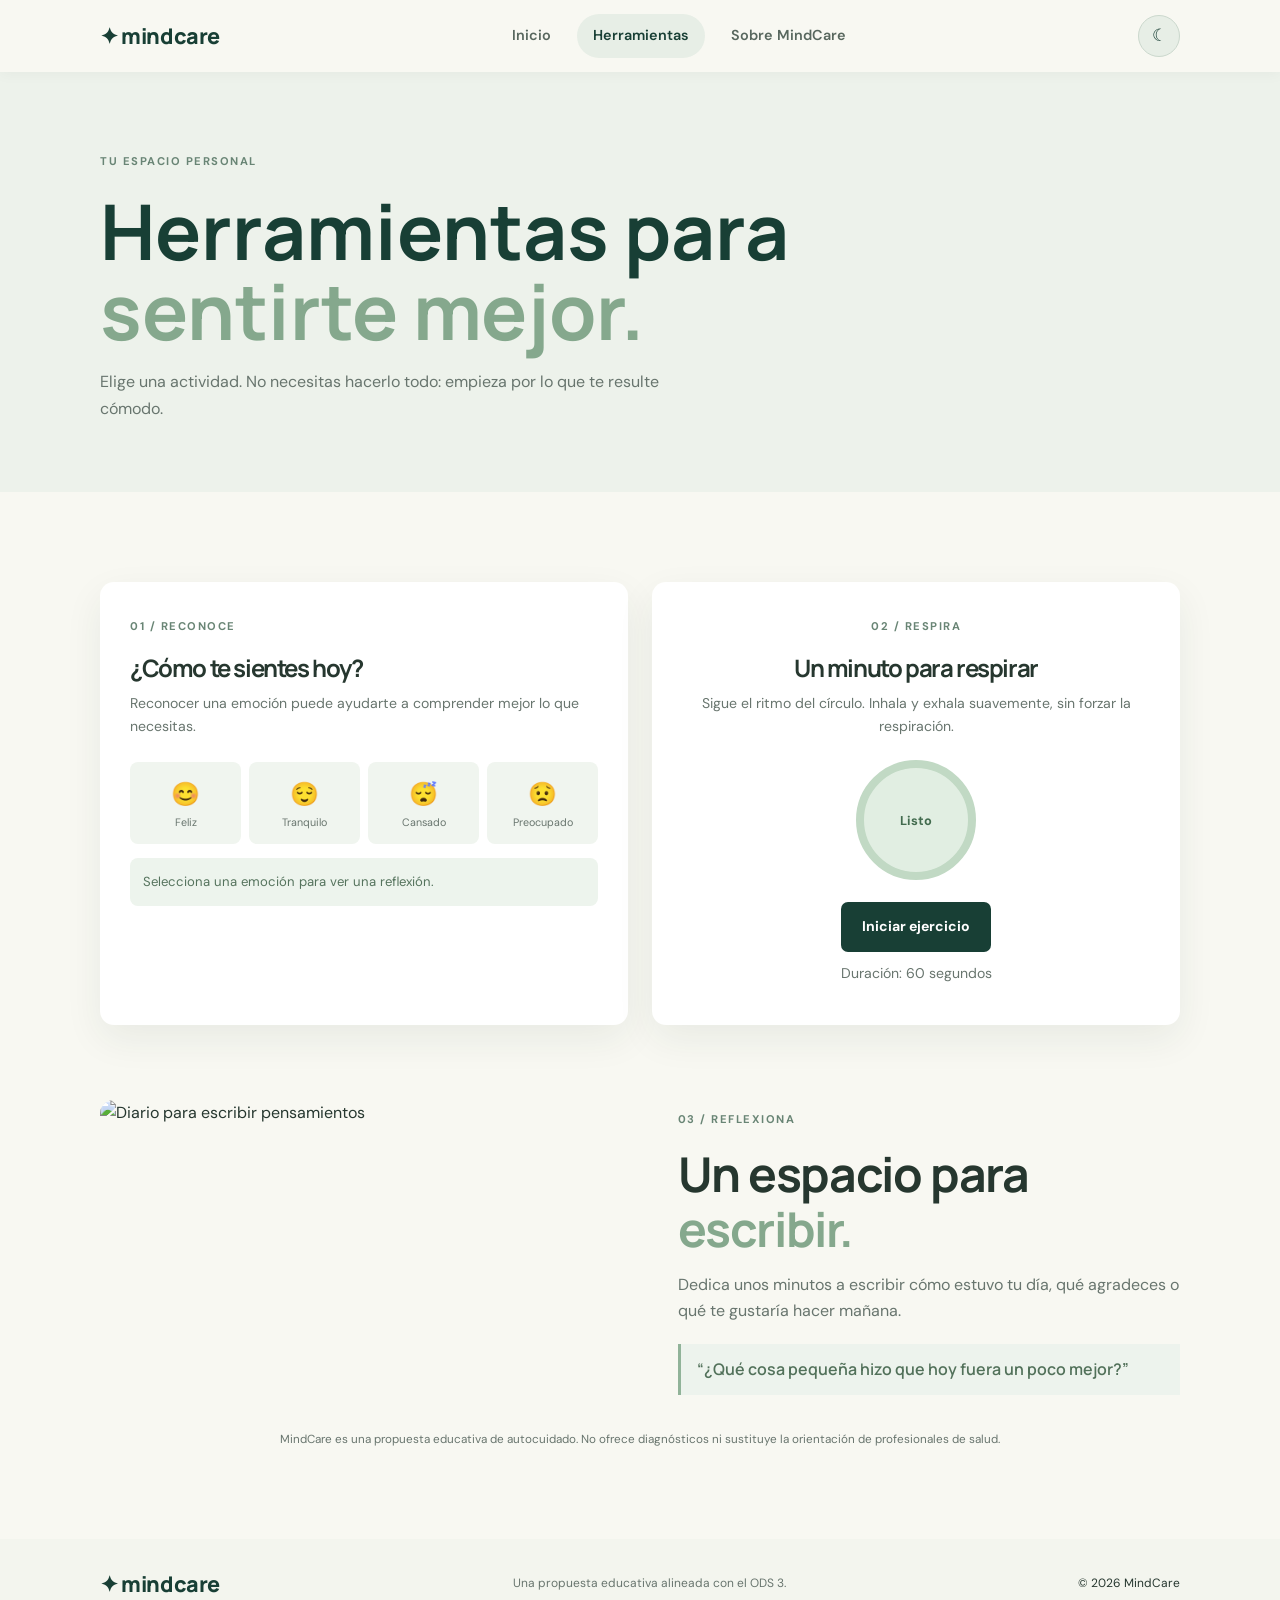
==== herramientas.html @ 04be5b4d "first commit" ====
<!doctype html><html lang="es"><head><meta charset="UTF-8"><meta name="viewport" content="width=device-width,initial-scale=1"><title>Herramientas | MindCare</title>
<link href="https://fonts.googleapis.com/css2?family=DM+Sans:wght@400;500;600;700&family=Manrope:wght@500;700;800&display=swap" rel="stylesheet"><link rel="stylesheet" href="css/styles.css"></head><body>
<header class="header"><nav class="nav wrap"><a class="logo" href="index.html">✦ mindcare</a><button id="menuToggle" class="menu">☰</button><div id="navLinks" class="nav-links"><a href="index.html">Inicio</a><a class="active" href="herramientas.html">Herramientas</a><a href="nosotros.html">Sobre MindCare</a></div><button id="themeToggle" class="theme">☾</button></nav></header>
<main><section class="page-head"><div class="wrap reveal"><small class="eyebrow green">TU ESPACIO PERSONAL</small><h1>Herramientas para<br><em>sentirte mejor.</em></h1><p>Elige una actividad. No necesitas hacerlo todo: empieza por lo que te resulte cómodo.</p></div></section>
<section class="section"><div class="wrap tool-grid">
<article class="tool-card reveal"><small class="eyebrow green">01 / RECONOCE</small><h2>¿Cómo te sientes hoy?</h2><p>Reconocer una emoción puede ayudarte a comprender mejor lo que necesitas.</p><div class="moods"><button data-mood="Feliz">😊<small>Feliz</small></button><button data-mood="Tranquilo">😌<small>Tranquilo</small></button><button data-mood="Cansado">😴<small>Cansado</small></button><button data-mood="Preocupado">😟<small>Preocupado</small></button></div><div id="moodMessage" class="message">Selecciona una emoción para ver una reflexión.</div></article>
<article class="tool-card breathing reveal"><small class="eyebrow green">02 / RESPIRA</small><h2>Un minuto para respirar</h2><p>Sigue el ritmo del círculo. Inhala y exhala suavemente, sin forzar la respiración.</p><div id="breathCircle" class="breath">Listo</div><button id="startBreath" class="btn dark">Iniciar ejercicio</button><p id="timer" class="timer">Duración: 60 segundos</p></article></div>
<div class="wrap journal split reveal"><img src="https://images.unsplash.com/photo-1768335566098-3b46cc4baeaa?auto=format&fit=crop&w=1400&q=85" alt="Diario para escribir pensamientos"><div><small class="eyebrow green">03 / REFLEXIONA</small><h2>Un espacio para <em>escribir.</em></h2><p>Dedica unos minutos a escribir cómo estuvo tu día, qué agradeces o qué te gustaría hacer mañana.</p><blockquote>“¿Qué cosa pequeña hizo que hoy fuera un poco mejor?”</blockquote></div></div>
<p class="disclaimer wrap">MindCare es una propuesta educativa de autocuidado. No ofrece diagnósticos ni sustituye la orientación de profesionales de salud.</p></section></main>
<footer><div class="wrap foot"><a class="logo" href="index.html">✦ mindcare</a><p>Una propuesta educativa alineada con el ODS 3.</p><small>© 2026 MindCare</small></div></footer><script src="js/script.js"></script></body></html>
---- css/styles.css ----
*{box-sizing:border-box;margin:0;padding:0}html{scroll-behavior:smooth}body{font-family:'DM Sans',sans-serif;background:#f8f8f2;color:#26372f;line-height:1.65}h1,h2,h3,.logo{font-family:Manrope,sans-serif}a{color:inherit;text-decoration:none}button{font:inherit;cursor:pointer;border:0}img{width:100%;height:100%;object-fit:cover;display:block}.wrap{width:min(1080px,88%);margin:auto}.section{padding:90px 0}h2{font-size:clamp(2rem,4vw,3rem);line-height:1.15;letter-spacing:-1.4px}em{font-style:normal;color:#85a88d}p{color:#68756e;margin:10px 0}.eyebrow{font-size:.7rem;letter-spacing:1.5px;font-weight:700;color:#dce9df}.green{color:#698575}.header{height:72px;position:sticky;top:0;background:#f8f8f2;z-index:10;box-shadow:0 2px 14px #0000000a}.nav{height:100%;display:flex;align-items:center;justify-content:space-between;gap:28px}.logo{font-size:1.35rem;font-weight:800;color:#183f35;white-space:nowrap;letter-spacing:-.4px}.nav-links{display:flex;align-items:center;justify-content:center;gap:10px;margin:0 auto}.nav-links a{display:inline-flex;align-items:center;justify-content:center;padding:10px 16px;border-radius:999px;font-size:.9rem;font-weight:600;color:#58675e;white-space:nowrap;transition:background .2s,color .2s,transform .2s}.nav-links a:hover{background:#eaf0e9;color:#183f35;transform:translateY(-1px)}.nav-links a.active{background:#e7eee6;color:#183f35}.theme,.menu{width:42px;height:42px;min-width:42px;border-radius:50%;background:#e7eee6;color:#183f35;display:inline-flex;align-items:center;justify-content:center;font-size:1.05rem;border:1px solid #cbd8cd;transition:transform .2s,background .2s}.theme:hover,.menu:hover{transform:translateY(-2px);background:#dce9dd}.menu{display:none}.hero{background:#183f35;color:white;overflow:hidden}.hero-grid{min-height:550px;display:grid;grid-template-columns:1fr 1fr;gap:55px;align-items:center;padding-top:35px;padding-bottom:35px}.hero h1{font-size:clamp(3.5rem,7vw,6rem);line-height:1;letter-spacing:-4px;margin:24px 0}.hero h1 em{color:#a9c8ad}.hero p{color:#d0ddd4;max-width:450px;margin-bottom:25px}.btn{display:inline-block;padding:13px 21px;border-radius:7px;font-weight:700;font-size:.88rem;transition:.25s}.btn:hover{transform:translateY(-3px);box-shadow:0 10px 25px #0002}.light{background:#f4f6ef;color:#183f35}.dark{background:#183f35;color:white}.note{font-size:.82rem;margin-top:25px}.hero-img{height:370px;position:relative}.hero-img img,.photo img{border-radius:16px;box-shadow:0 20px 45px #071c1625;transition:transform .5s}.hero-img:hover img,.photo:hover img{transform:scale(1.03)}.hero-img span{position:absolute;right:-15px;bottom:20px;background:#f4f6ef;color:#183f35;padding:12px 17px;border-radius:8px;font-size:.8rem;font-weight:bold}.split{display:grid;grid-template-columns:1fr 1fr;gap:75px;align-items:center}.split h2{margin:15px 0}.split ul{list-style:none;margin:18px 0 25px}.split li{margin:10px 0;color:#53665a}.pale{background:#edf2eb}.photo{height:350px;overflow:hidden;border-radius:16px}.link{display:inline-block;margin-top:10px;color:#183f35;font-weight:bold;font-size:.9rem}.heading{text-align:center}.heading h2{margin:14px 0}.cards{display:grid;grid-template-columns:repeat(3,1fr);gap:20px;margin-top:38px}.card{background:white;padding:27px 24px;border-radius:12px;box-shadow:0 14px 38px #19372c12;transition:transform .25s,box-shadow .25s}.card:hover{transform:translateY(-7px);box-shadow:0 22px 40px #19372c1c}.card>b{display:grid;place-items:center;width:44px;height:44px;background:#e7f0e7;color:#688d70;border-radius:12px;font-size:1.5rem;margin-bottom:17px}.card h3{font-size:1.05rem}.card p{font-size:.87rem}.center{text-align:center;margin-top:25px}.ods{background:#e3eee2;padding:35px 0}.ods-row{display:flex;align-items:center;gap:20px}.ods-row>b{background:#4c9c69;color:white;border-radius:7px;padding:5px 17px;font-size:2rem}.ods-row small{font-size:.65rem;letter-spacing:1px;color:#698575}.ods-row h2{font-size:1.35rem}.ods-row>p{margin-left:auto;max-width:360px;font-size:.87rem}.cta{background:#12352d;color:white;text-align:center;padding:80px 0}.cta h2{color:white;margin:17px 0}.cta h2 em{color:#a9c8ad}.cta p{color:#cad8ce;margin-bottom:24px}footer{background:#f3f5ee;padding:25px 0}.foot{display:flex;justify-content:space-between;align-items:center;gap:15px}.foot p,.foot small{font-size:.75rem}.page-head{background:#edf2eb;padding:75px 0 60px}.page-head h1{font-size:clamp(3rem,6vw,4.8rem);line-height:1.04;color:#183f35;margin:18px 0}.page-head p{max-width:580px}.tool-grid{display:grid;grid-template-columns:1fr 1fr;gap:24px}.tool-card{background:white;padding:30px;border-radius:14px;box-shadow:0 14px 38px #19372c12}.tool-card h2{font-size:1.5rem;margin:16px 0 8px}.tool-card>p{font-size:.88rem}.moods{display:grid;grid-template-columns:repeat(4,1fr);gap:8px;margin:24px 0 14px}.moods button{background:#f0f5ef;border:1px solid transparent;border-radius:8px;padding:12px 4px;font-size:1.45rem;transition:.2s}.moods button small{display:block;font-size:.67rem;color:#68756e}.moods button:hover,.moods button.selected{background:#e0eee1;border-color:#8eae95;transform:translateY(-3px)}.message{background:#edf4ed;color:#55735d;border-radius:8px;padding:13px;font-size:.82rem;min-height:48px}.breathing{text-align:center}.breath{width:120px;height:120px;border-radius:50%;margin:22px auto;background:#e1eee2;border:8px solid #c1d9c4;display:grid;place-items:center;color:#426b4e;font-size:.8rem;font-weight:bold}.breath.active{animation:breathe 8s ease-in-out infinite}@keyframes breathe{0%,100%{transform:scale(.82)}50%{transform:scale(1.15);background:#c9e0cb}}.timer{font-size:.75rem}.journal{margin-top:75px}.journal img{height:300px;border-radius:14px}.journal blockquote{margin-top:20px;padding:12px 16px;border-left:3px solid #91b399;background:#edf3ed;color:#52715a;font-family:Manrope;font-weight:600}.disclaimer{font-size:.73rem;text-align:center;margin-top:30px}.reveal{opacity:0;transform:translateY(22px);transition:opacity .65s,transform .65s}.reveal.visible{opacity:1;transform:translateY(0)}body.dark{background:#17251f;color:#e7eee8}body.dark .header,body.dark footer{background:#1d2e26}body.dark .nav-links a,body.dark .logo{color:#e0ebe2}body.dark .pale,body.dark .page-head{background:#22372c}body.dark .card,body.dark .tool-card{background:#2b4034;color:#edf4ee}body.dark .message,body.dark .journal blockquote{background:#354c3d;color:#d5e3d6}body.dark .foot p,body.dark .foot small{color:#b0beb5}@media(max-width:800px){.hero-grid{gap:25px}.split{gap:35px}.cards{gap:13px}}@media(max-width:620px){.header{height:66px}.nav{gap:10px}.logo{font-size:1.2rem}.menu{display:inline-flex;margin-left:auto}.nav-links{display:none;position:absolute;top:66px;left:4%;right:4%;background:#f8f8f2;padding:12px;border-radius:14px;flex-direction:column;align-items:stretch;gap:5px;box-shadow:0 12px 28px #0002;border:1px solid #e2e9e1}.nav-links a{width:100%;justify-content:flex-start;padding:12px 14px;border-radius:9px}.nav-links.open{display:flex}.hero-grid,.split,.tool-grid{grid-template-columns:1fr}.hero-grid{padding-top:55px;padding-bottom:60px}.hero h1{font-size:4rem}.hero-img{height:260px}.section{padding:65px 0}.photo{height:280px}.cards{grid-template-columns:1fr}.ods-row{flex-wrap:wrap}.ods-row>p{margin-left:75px;max-width:none}.foot{flex-direction:column;text-align:center}.tool-card{padding:24px 18px}.page-head{padding:60px 0 45px}.page-head h1{font-size:3.2rem}}
/* Ajustes de navegación: evita que los enlaces se junten y mantiene el menú legible. */
@media(min-width:621px){
  .nav-links{flex:1}
  .nav-links a:focus-visible,.theme:focus-visible,.menu:focus-visible{outline:3px solid #91b99a;outline-offset:3px}
}
body.dark .nav-links a:hover,body.dark .nav-links a.active{background:#354c3d;color:#e7eee8}
body.dark .theme,body.dark .menu{background:#354c3d;color:#e7eee8;border-color:#506957}
@media(max-width:620px){
  body.dark .nav-links{background:#1d2e26;border-color:#354c3d}
}
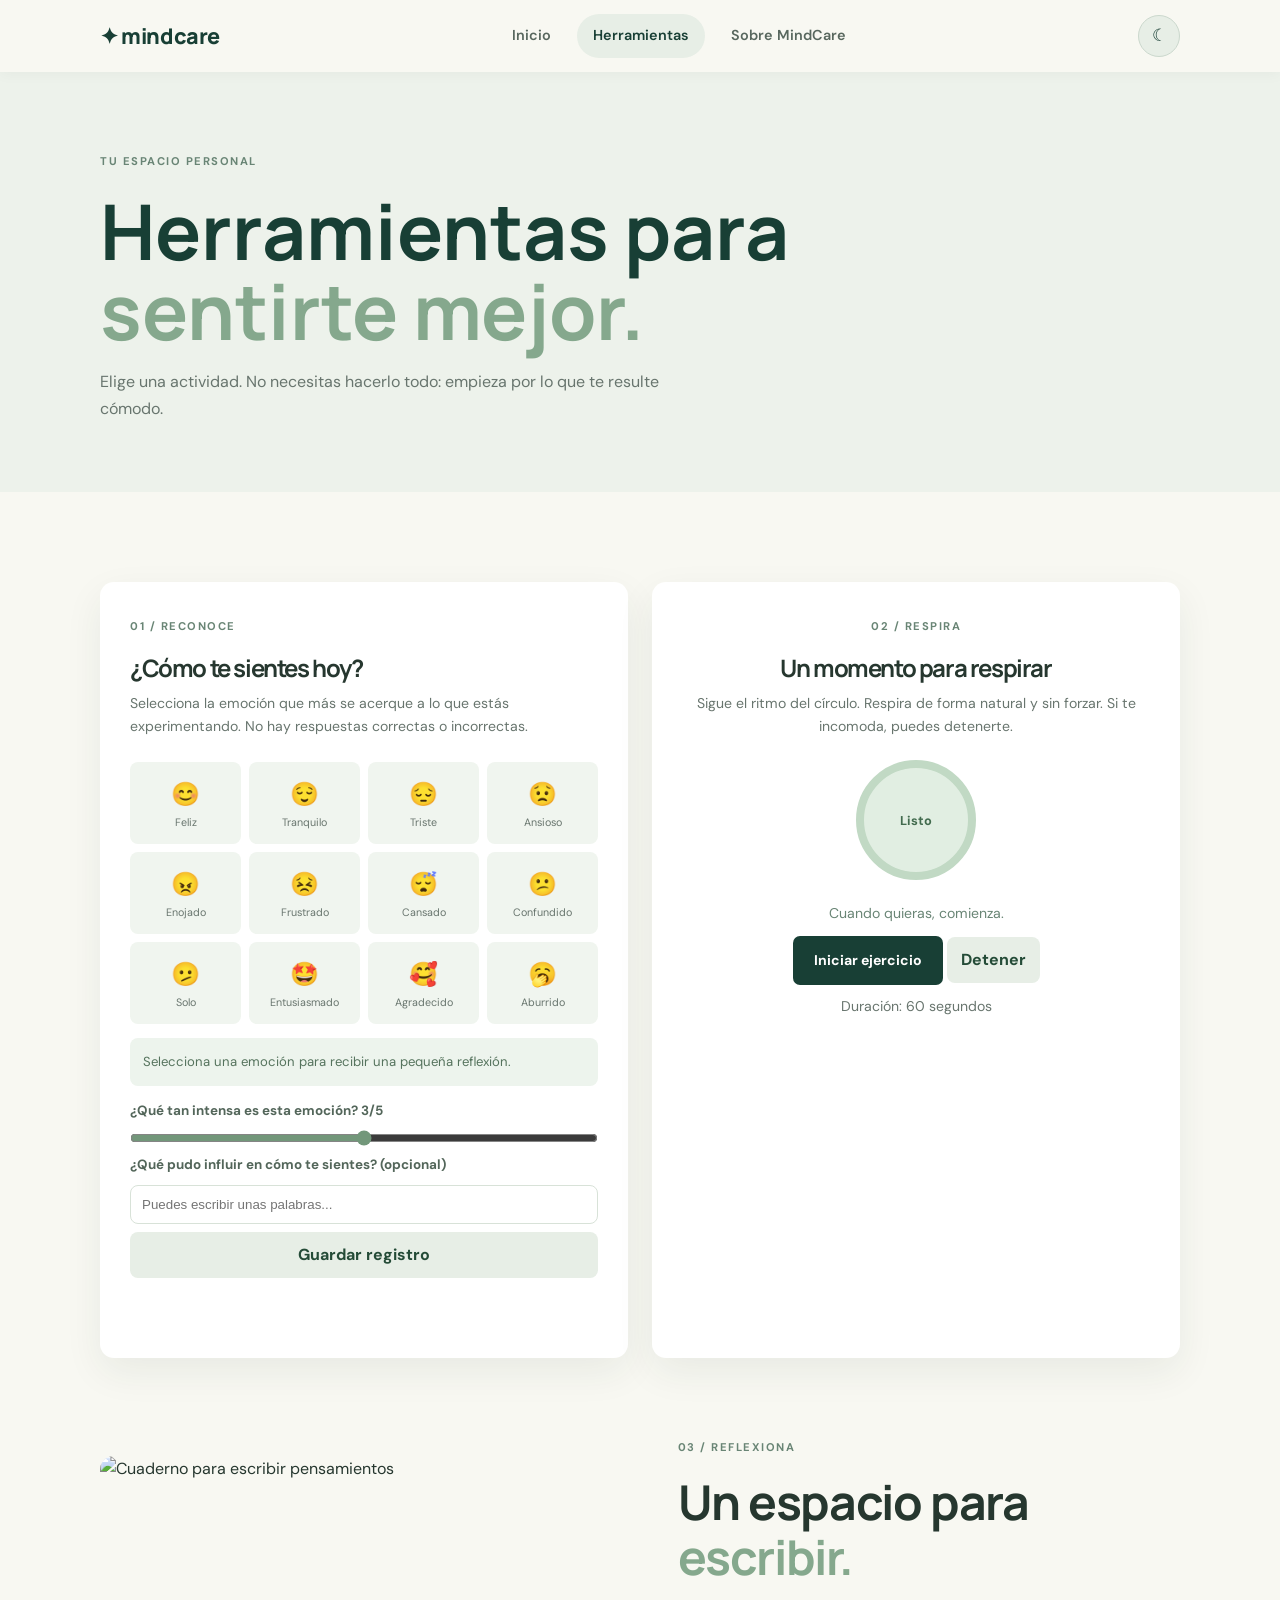
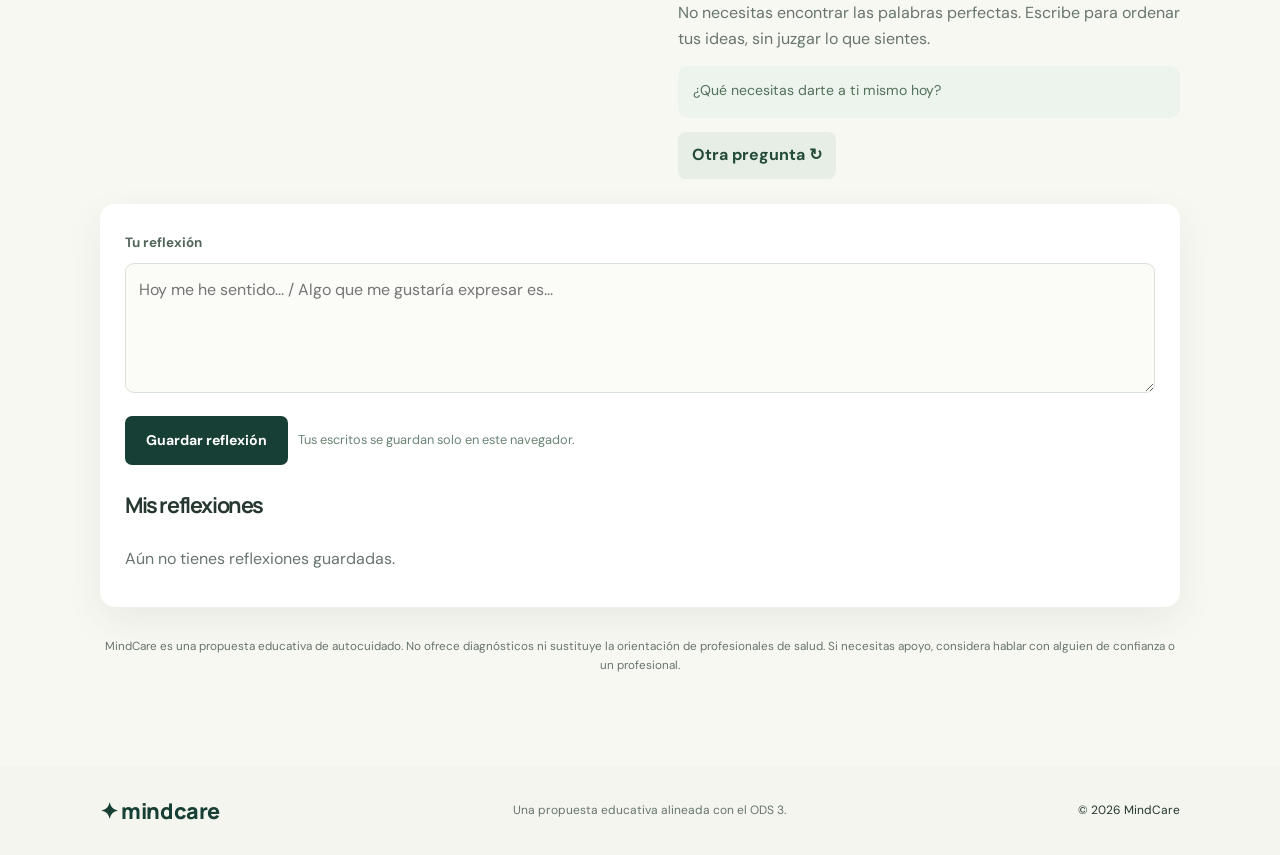
==== commit dbf11dd3: "Mejoras en herramientas y modo oscuro de MindCare" ====
--- a/herramientas.html
+++ b/herramientas.html
@@ -1,10 +1,18 @@
-<!doctype html><html lang="es"><head><meta charset="UTF-8"><meta name="viewport" content="width=device-width,initial-scale=1"><title>Herramientas | MindCare</title>
+<!doctype html>
+<html lang="es"><head><meta charset="UTF-8"><meta name="viewport" content="width=device-width,initial-scale=1"><title>Herramientas | MindCare</title>
 <link href="https://fonts.googleapis.com/css2?family=DM+Sans:wght@400;500;600;700&family=Manrope:wght@500;700;800&display=swap" rel="stylesheet"><link rel="stylesheet" href="css/styles.css"></head><body>
-<header class="header"><nav class="nav wrap"><a class="logo" href="index.html">✦ mindcare</a><button id="menuToggle" class="menu">☰</button><div id="navLinks" class="nav-links"><a href="index.html">Inicio</a><a class="active" href="herramientas.html">Herramientas</a><a href="nosotros.html">Sobre MindCare</a></div><button id="themeToggle" class="theme">☾</button></nav></header>
+<header class="header"><nav class="nav wrap"><a class="logo" href="index.html">✦ mindcare</a><button id="menuToggle" class="menu" aria-label="Abrir menú">☰</button><div id="navLinks" class="nav-links"><a href="index.html">Inicio</a><a class="active" href="herramientas.html">Herramientas</a><a href="nosotros.html">Sobre MindCare</a></div><button id="themeToggle" class="theme" aria-label="Cambiar tema">☾</button></nav></header>
 <main><section class="page-head"><div class="wrap reveal"><small class="eyebrow green">TU ESPACIO PERSONAL</small><h1>Herramientas para<br><em>sentirte mejor.</em></h1><p>Elige una actividad. No necesitas hacerlo todo: empieza por lo que te resulte cómodo.</p></div></section>
 <section class="section"><div class="wrap tool-grid">
-<article class="tool-card reveal"><small class="eyebrow green">01 / RECONOCE</small><h2>¿Cómo te sientes hoy?</h2><p>Reconocer una emoción puede ayudarte a comprender mejor lo que necesitas.</p><div class="moods"><button data-mood="Feliz">😊<small>Feliz</small></button><button data-mood="Tranquilo">😌<small>Tranquilo</small></button><button data-mood="Cansado">😴<small>Cansado</small></button><button data-mood="Preocupado">😟<small>Preocupado</small></button></div><div id="moodMessage" class="message">Selecciona una emoción para ver una reflexión.</div></article>
-<article class="tool-card breathing reveal"><small class="eyebrow green">02 / RESPIRA</small><h2>Un minuto para respirar</h2><p>Sigue el ritmo del círculo. Inhala y exhala suavemente, sin forzar la respiración.</p><div id="breathCircle" class="breath">Listo</div><button id="startBreath" class="btn dark">Iniciar ejercicio</button><p id="timer" class="timer">Duración: 60 segundos</p></article></div>
-<div class="wrap journal split reveal"><img src="https://images.unsplash.com/photo-1768335566098-3b46cc4baeaa?auto=format&fit=crop&w=1400&q=85" alt="Diario para escribir pensamientos"><div><small class="eyebrow green">03 / REFLEXIONA</small><h2>Un espacio para <em>escribir.</em></h2><p>Dedica unos minutos a escribir cómo estuvo tu día, qué agradeces o qué te gustaría hacer mañana.</p><blockquote>“¿Qué cosa pequeña hizo que hoy fuera un poco mejor?”</blockquote></div></div>
-<p class="disclaimer wrap">MindCare es una propuesta educativa de autocuidado. No ofrece diagnósticos ni sustituye la orientación de profesionales de salud.</p></section></main>
+<article class="tool-card reveal"><small class="eyebrow green">01 / RECONOCE</small><h2>¿Cómo te sientes hoy?</h2><p>Selecciona la emoción que más se acerque a lo que estás experimentando. No hay respuestas correctas o incorrectas.</p>
+<div class="moods">
+<button data-mood="Feliz">😊<small>Feliz</small></button><button data-mood="Tranquilo">😌<small>Tranquilo</small></button><button data-mood="Triste">😔<small>Triste</small></button><button data-mood="Ansioso">😟<small>Ansioso</small></button><button data-mood="Enojado">😠<small>Enojado</small></button><button data-mood="Frustrado">😣<small>Frustrado</small></button><button data-mood="Cansado">😴<small>Cansado</small></button><button data-mood="Confundido">😕<small>Confundido</small></button><button data-mood="Solo">🫤<small>Solo</small></button><button data-mood="Entusiasmado">🤩<small>Entusiasmado</small></button><button data-mood="Agradecido">🥰<small>Agradecido</small></button><button data-mood="Aburrido">🥱<small>Aburrido</small></button>
+</div>
+<div id="moodMessage" class="message" aria-live="polite">Selecciona una emoción para recibir una pequeña reflexión.</div>
+<div class="mood-extra"><label for="moodIntensity">¿Qué tan intensa es esta emoción? <span id="intensityValue">3/5</span></label><input id="moodIntensity" type="range" min="1" max="5" value="3"><label for="moodNote">¿Qué pudo influir en cómo te sientes? (opcional)</label><input id="moodNote" type="text" placeholder="Puedes escribir unas palabras..." style="width:100%;padding:11px;border:1px solid #d8e2d8;border-radius:8px;background:transparent;color:inherit"><button id="saveMood" class="soft-btn" type="button">Guardar registro</button><p id="moodSaved" class="breath-phase" aria-live="polite"></p></div></article>
+<article class="tool-card breathing reveal"><small class="eyebrow green">02 / RESPIRA</small><h2>Un momento para respirar</h2><p>Sigue el ritmo del círculo. Respira de forma natural y sin forzar. Si te incomoda, puedes detenerte.</p><div id="breathCircle" class="breath">Listo</div><p id="breathPhase" class="breath-phase" aria-live="polite">Cuando quieras, comienza.</p><button id="startBreath" class="btn dark">Iniciar ejercicio</button> <button id="stopBreath" class="soft-btn" type="button" disabled>Detener</button><p id="timer" class="timer">Duración: 60 segundos</p></article>
+</div>
+<div class="wrap journal split reveal"><img src="https://images.unsplash.com/photo-1768335566098-3b46cc4baeaa?auto=format&fit=crop&w=1400&q=85" alt="Cuaderno para escribir pensamientos"><div><small class="eyebrow green">03 / REFLEXIONA</small><h2>Un espacio para <em>escribir.</em></h2><p>No necesitas encontrar las palabras perfectas. Escribe para ordenar tus ideas, sin juzgar lo que sientes.</p><div id="reflectionPrompt" class="prompt-box">¿Qué necesitas darte a ti mismo hoy?</div><button id="newPrompt" class="soft-btn" type="button">Otra pregunta ↻</button></div></div>
+<div class="wrap reveal" style="margin-top:25px"><div class="journal-panel"><label for="reflectionText">Tu reflexión</label><textarea id="reflectionText" maxlength="1500" placeholder="Hoy me he sentido... / Algo que me gustaría expresar es..."></textarea><div class="journal-actions"><button id="saveReflection" class="btn dark" type="button">Guardar reflexión</button><span id="reflectionStatus" class="breath-phase" aria-live="polite">Tus escritos se guardan solo en este navegador.</span></div><h2 style="font-size:1.35rem;margin-top:28px">Mis reflexiones</h2><div id="reflectionList" class="saved-list"><p>Aún no tienes reflexiones guardadas.</p></div></div></div>
+<p class="disclaimer wrap">MindCare es una propuesta educativa de autocuidado. No ofrece diagnósticos ni sustituye la orientación de profesionales de salud. Si necesitas apoyo, considera hablar con alguien de confianza o un profesional.</p></section></main>
 <footer><div class="wrap foot"><a class="logo" href="index.html">✦ mindcare</a><p>Una propuesta educativa alineada con el ODS 3.</p><small>© 2026 MindCare</small></div></footer><script src="js/script.js"></script></body></html>
--- a/css/styles.css
+++ b/css/styles.css
@@ -9,3 +9,47 @@
 @media(max-width:620px){
   body.dark .nav-links{background:#1d2e26;border-color:#354c3d}
 }
+
+
+/* Mejoras de contraste para el tema oscuro */
+body.dark h1, body.dark h2, body.dark h3,
+body.dark .page-head h1, body.dark .tool-card h2,
+body.dark .journal h2 { color:#f0f6f0; }
+body.dark em { color:#a9cfae; }
+body.dark .eyebrow.green { color:#a9cfae; }
+body.dark .page-head p, body.dark .tool-card p,
+body.dark .journal p, body.dark .disclaimer { color:#c2d0c5; }
+body.dark .tool-card label { color:#e4eee6; }
+body.dark .moods button { background:#354c3d; color:#f1f7f1; }
+body.dark .moods button small { color:#d5e2d7; }
+body.dark .moods button.selected { background:#49664f; border-color:#a9cfae; }
+body.dark .message, body.dark .prompt-box { background:#354c3d; color:#e1eee3; }
+body.dark .journal blockquote { background:#354c3d; color:#e1eee3; }
+body.dark .journal-panel, body.dark .saved-entry { background:#2b4034; color:#edf4ee; }
+body.dark .journal-panel textarea, body.dark .journal-panel select { background:#1d3026; color:#edf4ee; border-color:#526b59; }
+body.dark .journal-panel textarea::placeholder { color:#aebfb1; }
+body.dark .saved-entry small { color:#c2d0c5; }
+body.dark .soft-btn { background:#405b48; color:#f0f6f0; }
+.tool-card, .journal-panel, .saved-entry { transition:background .3s,color .3s,transform .25s; }
+.moods button:focus-visible, .btn:focus-visible, .soft-btn:focus-visible,
+.journal-panel textarea:focus-visible, .journal-panel select:focus-visible { outline:3px solid #8ebd98; outline-offset:3px; }
+.moods button { cursor:pointer; }
+.mood-extra { margin-top:14px; display:grid; gap:8px; }
+.mood-extra label, .journal-panel label { font-size:.84rem; font-weight:700; color:#53665a; }
+.mood-extra input[type=range] { accent-color:#72977a; width:100%; }
+.prompt-box { background:#edf3ed; border-radius:10px; padding:13px 15px; color:#52715a; font-size:.88rem; margin:14px 0; min-height:52px; }
+.journal-panel { background:#fff; border-radius:15px; padding:25px; box-shadow:0 14px 38px #19372c12; }
+.journal-panel textarea, .journal-panel select { width:100%; border:1px solid #d8e2d8; border-radius:9px; padding:13px; font:inherit; color:#26372f; background:#fbfcf8; margin:8px 0 14px; }
+.journal-panel textarea { min-height:130px; resize:vertical; }
+.journal-actions { display:flex; gap:10px; flex-wrap:wrap; align-items:center; }
+.soft-btn { background:#e7eee6; color:#244b37; border-radius:8px; padding:10px 14px; font-weight:700; }
+.saved-list { display:grid; gap:12px; margin-top:18px; }
+.saved-entry { background:#f1f5ef; padding:16px; border-radius:10px; animation:entryIn .4s ease both; }
+.saved-entry p { white-space:pre-wrap; overflow-wrap:anywhere; font-size:.9rem; }
+.saved-entry small { color:#68756e; }
+.entry-head { display:flex; justify-content:space-between; gap:10px; align-items:center; }
+.delete-entry { background:transparent; color:#a14d4d; font-weight:700; padding:5px; }
+.breath.active { animation:breathe 8s ease-in-out infinite; }
+.breath-phase { font-size:.8rem; color:#698575; min-height:22px; }
+@keyframes entryIn { from {opacity:0;transform:translateY(12px)} to {opacity:1;transform:translateY(0)} }
+@media(prefers-reduced-motion:reduce){*,*::before,*::after{scroll-behavior:auto!important;animation-duration:.01ms!important;transition-duration:.01ms!important}}
